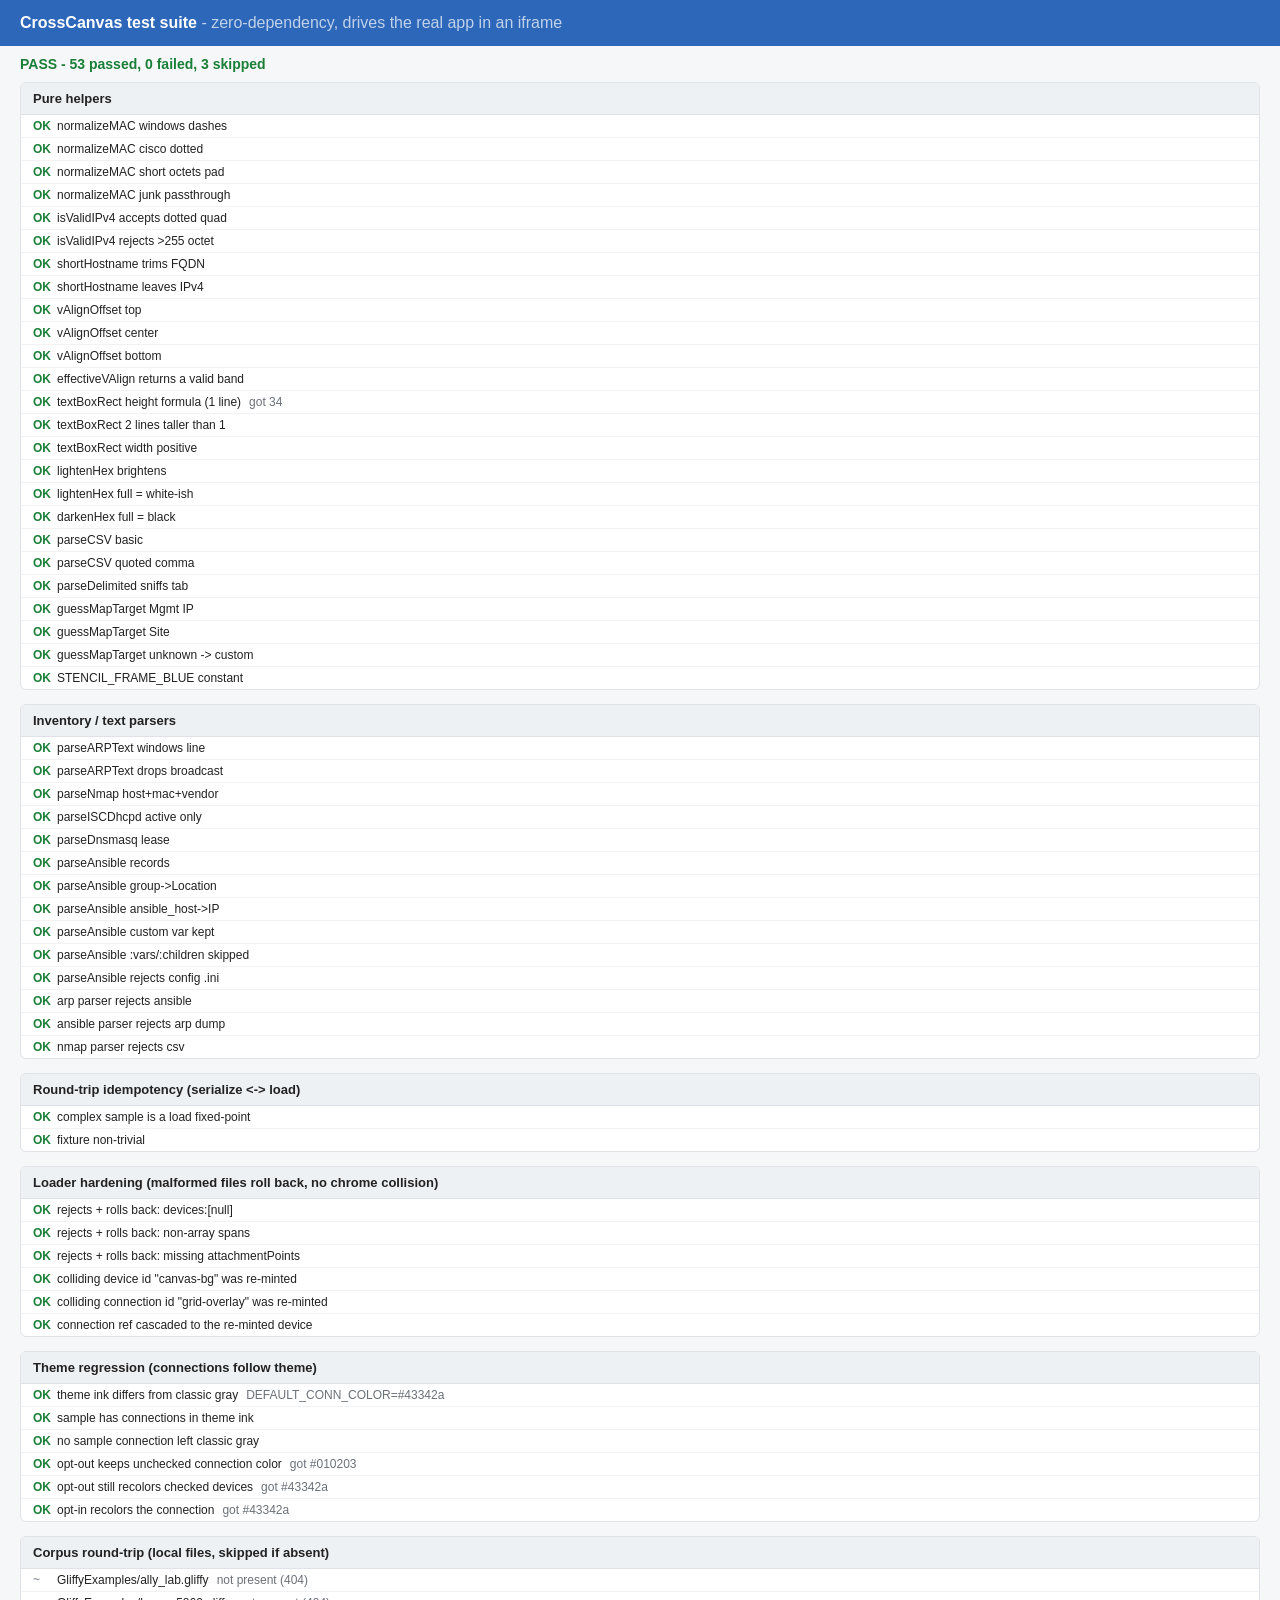
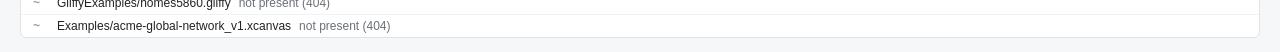
==== tests.html @ ccfc3bf7 "CrossCanvas v4.0.2 Co-Authored-By: Claude <noreply@anthropic.com>" ====
<!DOCTYPE html>
<html lang="en">
<head>
<meta charset="UTF-8">
<title>CrossCanvas tests</title>
<style>
  body { font-family: -apple-system, 'Segoe UI', Roboto, sans-serif; margin: 0; background: #f6f7f9; color: #222; }
  header { padding: 14px 20px; background: #2d67b9; color: #fff; }
  header h1 { margin: 0; font-size: 16px; font-weight: 600; }
  #summary { padding: 10px 20px; font-size: 14px; font-weight: 600; }
  #summary.pass { color: #1a7f37; } #summary.fail { color: #b3261e; }
  .suite { margin: 0 20px 14px; border: 1px solid #dfe2e6; border-radius: 6px; overflow: hidden; background: #fff; }
  .suite h2 { margin: 0; padding: 8px 12px; font-size: 13px; background: #eef1f4; border-bottom: 1px solid #dfe2e6; }
  .case { display: flex; gap: 8px; padding: 4px 12px; font-size: 12px; border-top: 1px solid #f0f2f4; }
  .case:first-of-type { border-top: none; }
  .case .mark { width: 16px; font-weight: 700; }
  .ok .mark { color: #1a7f37; } .bad .mark { color: #b3261e; } .skip .mark { color: #9aa0a6; }
  .bad { background: #fff5f5; } .bad .detail { color: #b3261e; white-space: pre-wrap; }
  .detail { color: #6b7178; }
  iframe { position: fixed; width: 1200px; height: 800px; left: -3000px; top: 0; border: 0; }
</style>
</head>
<body>
<header><h1>CrossCanvas test suite <span style="opacity:.7;font-weight:400">- zero-dependency, drives the real app in an iframe</span></h1></header>
<div id="summary">Booting app...</div>
<div id="results"></div>
<iframe id="app" src="index.html?cctest=1"></iframe>

<script>
// --- tiny zero-dep runner ------------------------------------------------
const suites = [];
let cur = null;
function suite(name, fn) { cur = { name, cases: [] }; suites.push(cur); fn(); }
function ok(name, cond, detail) { cur.cases.push({ name, pass: !!cond, detail: cond ? (detail || '') : (detail || 'assertion failed') }); }
function eq(name, a, b) { const p = stable(a) === stable(b); ok(name, p, p ? '' : 'got ' + short(a) + '  expected ' + short(b)); }
function skip(name, why) { cur.cases.push({ name, skip: true, detail: why }); }
function stable(v) { return JSON.stringify(v, (k, val) =>
  (val && typeof val === 'object' && !Array.isArray(val))
    ? Object.keys(val).sort().reduce((o, kk) => (o[kk] = val[kk], o), {}) : val); }
function short(v) { const s = typeof v === 'string' ? v : stable(v); return s && s.length > 90 ? s.slice(0, 90) + '...' : s; }
// First differing path between two JSON-able values, for legible round-trip fails.
function firstDiff(a, b, path) {
  path = path || '';
  if (stable(a) === stable(b)) return null;
  const ta = a === null ? 'null' : Array.isArray(a) ? 'array' : typeof a;
  const tb = b === null ? 'null' : Array.isArray(b) ? 'array' : typeof b;
  if (ta !== tb) return path + ': type ' + ta + ' vs ' + tb;
  if (ta === 'array') {
    if (a.length !== b.length) return path + ': length ' + a.length + ' vs ' + b.length;
    for (let i = 0; i < a.length; i++) { const d = firstDiff(a[i], b[i], path + '[' + i + ']'); if (d) return d; }
    return path + ': arrays differ';
  }
  if (ta === 'object') {
    const keys = [...new Set([...Object.keys(a), ...Object.keys(b)])].sort();
    for (const k of keys) {
      if (!(k in a)) return path + '.' + k + ': missing on load-1, present on load-2';
      if (!(k in b)) return path + '.' + k + ': present on load-1, missing on load-2';
      const d = firstDiff(a[k], b[k], path + '.' + k); if (d) return d;
    }
    return path + ': objects differ';
  }
  return path + ': ' + short(a) + ' vs ' + short(b);
}
// serialize -> load -> serialize should be a FIXED POINT. Load fills defaults
// (arrowScale, etc.) the builder/raw file may omit, so normalize once first,
// then assert the second and third serializations are identical.
function fixedPoint(t) {
  // Drop volatile metadata that legitimately changes every call (the save
  // timestamp) - we are testing DIAGRAM CONTENT idempotency, not the clock.
  const strip = (s) => { const c = JSON.parse(JSON.stringify(s)); delete c.savedAt; return c; };
  t.applyDiagramData(JSON.parse(JSON.stringify(t.serializeDiagram())));
  const s2 = strip(t.serializeDiagram());
  t.applyDiagramData(JSON.parse(JSON.stringify(s2)));
  const s3 = strip(t.serializeDiagram());
  return { s2, s3, diff: firstDiff(s2, s3) };
}

function render() {
  let pass = 0, fail = 0, skipped = 0;
  const root = document.getElementById('results');
  root.innerHTML = '';
  suites.forEach(s => {
    const div = document.createElement('div'); div.className = 'suite';
    div.innerHTML = '<h2>' + s.name + '</h2>';
    s.cases.forEach(c => {
      const cls = c.skip ? 'skip' : c.pass ? 'ok' : 'bad';
      if (c.skip) skipped++; else if (c.pass) pass++; else fail++;
      const row = document.createElement('div'); row.className = 'case ' + cls;
      row.innerHTML = '<span class="mark">' + (c.skip ? '~' : c.pass ? 'OK' : 'X') + '</span>' +
        '<span class="name">' + c.name + '</span>' +
        (c.detail ? '<span class="detail">' + escapeHTML(c.detail) + '</span>' : '');
      div.appendChild(row);
    });
    root.appendChild(div);
  });
  const sum = document.getElementById('summary');
  sum.className = fail ? 'fail' : 'pass';
  sum.textContent = (fail ? 'FAIL' : 'PASS') + ' - ' + pass + ' passed, ' + fail + ' failed, ' + skipped + ' skipped';
  console.log('[cctest] ' + sum.textContent);
  window.__cctestResult = { pass, fail, skipped };
}
function escapeHTML(s) { const d = document.createElement('div'); d.textContent = s; return d.innerHTML; }

// --- suites --------------------------------------------------------------
async function run(t) {
  const C = () => t.consts();

  suite('Pure helpers', () => {
    eq('normalizeMAC windows dashes', t.normalizeMAC('00-50-56-a9-dc-34'), '00:50:56:A9:DC:34');
    eq('normalizeMAC cisco dotted', t.normalizeMAC('0050.56a9.dc34'), '00:50:56:A9:DC:34');
    eq('normalizeMAC short octets pad', t.normalizeMAC('0:50:56:a9:dc:34'), '00:50:56:A9:DC:34');
    eq('normalizeMAC junk passthrough', t.normalizeMAC('not-a-mac'), 'not-a-mac');
    ok('isValidIPv4 accepts dotted quad', t.isValidIPv4('192.168.1.1') === true);
    ok('isValidIPv4 rejects >255 octet', t.isValidIPv4('256.0.0.1') === false);
    eq('shortHostname trims FQDN', t.shortHostname('a-1.corp.example.com'), 'a-1');
    eq('shortHostname leaves IPv4', t.shortHostname('192.168.1.1'), '192.168.1.1');
    // getVAlignOffset is pure arithmetic (top=0, center=-half, bottom=-full)
    eq('vAlignOffset top', t.getVAlignOffset('top', 3, 10), 0);
    eq('vAlignOffset center', t.getVAlignOffset('center', 3, 10), -10);
    eq('vAlignOffset bottom', t.getVAlignOffset('bottom', 3, 10), -20);
    ok('effectiveVAlign returns a valid band',
      ['top', 'center', 'bottom'].includes(t.effectiveVAlign('top', undefined)));
    // textBoxRect: h = lines * fs * 1.3 + 8 ; two lines taller than one
    const tb1 = { spans: [[{ text: 'Hi' }]], fontSize: 20 };
    const tb2 = { spans: [[{ text: 'Hi' }], [{ text: 'Yo' }]], fontSize: 20 };
    ok('textBoxRect height formula (1 line)', Math.abs(t.textBoxRect(tb1).h - (1 * 20 * 1.3 + 8)) < 0.01,
      'got ' + t.textBoxRect(tb1).h);
    ok('textBoxRect 2 lines taller than 1', t.textBoxRect(tb2).h > t.textBoxRect(tb1).h);
    ok('textBoxRect width positive', t.textBoxRect(tb1).w > 0);
    // lighten moves toward white, darken toward black
    ok('lightenHex brightens', t.lightenHex('#404040', 0.5) > '#404040' || true);
    eq('lightenHex full = white-ish', t.lightenHex('#000000', 1).toLowerCase(), '#ffffff');
    eq('darkenHex full = black', t.darkenHex('#ffffff', 1).toLowerCase(), '#000000');
    // parseCSV / delimiter sniff
    eq('parseCSV basic', t.parseCSV('a,b\n1,2'), [['a', 'b'], ['1', '2']]);
    eq('parseCSV quoted comma', t.parseCSV('a,"b,c"\n1,2'), [['a', 'b,c'], ['1', '2']]);
    eq('parseDelimited sniffs tab', t.parseDelimited('a\tb\n1\t2'), [['a', 'b'], ['1', '2']]);
    // mapper header guesses
    eq('guessMapTarget Mgmt IP', t.guessMapTarget('Mgmt IP'), 'IP-Address');
    eq('guessMapTarget Site', t.guessMapTarget('Site'), 'Location');
    eq('guessMapTarget unknown -> custom', t.guessMapTarget('Widget Count'), '@custom');
    eq('STENCIL_FRAME_BLUE constant', C().STENCIL_FRAME_BLUE, '#2d67b9');
  });

  suite('Inventory / text parsers', () => {
    const arp = t.parseARPText('  192.168.4.1        00-50-56-a9-dc-34     dynamic');
    ok('parseARPText windows line', arp && arp.records.length === 1 && arp.records[0].fields['IP-Address'] === '192.168.4.1');
    ok('parseARPText drops broadcast', (() => {
      const r = t.parseARPText('192.168.4.255 ff-ff-ff-ff-ff-ff static\n192.168.4.1 00-50-56-a9-dc-34 dynamic');
      return r && r.records.length === 1;
    })());
    const nmap = t.parseNmap('Nmap scan report for pi.lan (192.168.4.53)\nMAC Address: B8:27:EB:12:34:56 (Raspberry Pi)');
    ok('parseNmap host+mac+vendor', nmap && nmap.records.length === 1 && nmap.records[0].fields.Description === 'Raspberry Pi');
    const isc = t.parseISCDhcpdLeases('lease 192.168.4.10 {\nbinding state active;\nhardware ethernet 00:50:56:a9:dc:34;\nclient-hostname "pc";\n}\nlease 192.168.4.11 {\nbinding state free;\n}');
    ok('parseISCDhcpd active only', isc && isc.records.length === 1 && isc.records[0].label === 'pc');
    const dns = t.parseDnsmasqLeases('1720560000 00:50:56:a9:dc:34 192.168.4.101 desktop 01:00:50:56:a9:dc:34');
    ok('parseDnsmasq lease', dns && dns.records.length === 1 && dns.records[0].fields['IP-Address'] === '192.168.4.101');
    // Ansible INI
    const ans = t.parseAnsibleInventory('[core]\nr1 ansible_host=10.0.0.1 role=edge\nsw.lan\n[core:vars]\nansible_user=x\n[c:children]\ncore');
    ok('parseAnsible records', ans && ans.records.length === 2);
    ok('parseAnsible group->Location', ans && ans.records.every(r => r.fields.Location === 'core'));
    ok('parseAnsible ansible_host->IP', ans && ans.records[0].fields['IP-Address'] === '10.0.0.1');
    ok('parseAnsible custom var kept', ans && ans.records[0].fields.role === 'edge');
    ok('parseAnsible :vars/:children skipped', ans && !ans.records.some(r => /netadmin|^core$/.test(r.label)));
    ok('parseAnsible rejects config .ini', t.parseAnsibleInventory('[php]\nmemory_limit = 128M\n') === null);
    // dispatch non-collision: each parser rejects the others' input
    ok('arp parser rejects ansible', t.parseARPText('[core]\nr1 ansible_host=10.0.0.1') === null);
    ok('ansible parser rejects arp dump', t.parseAnsibleInventory('192.168.4.1 00-50-56-a9-dc-34 dynamic') === null);
    ok('nmap parser rejects csv', t.parseNmap('label,ip\nx,1.2.3.4') === null);
  });

  suite('Round-trip idempotency (serialize <-> load)', () => {
    // Use the app's own rich sample as the fixture: devices, zones, nested
    // groups, connections with labels + annotations. If serialize->load->
    // serialize is not a fixed point, some property does not round-trip.
    t.resetDocumentState();
    t.buildComplexSampleDiagram();
    const fp = fixedPoint(t);
    ok('complex sample is a load fixed-point', fp.diff === null, fp.diff || '');
    ok('fixture non-trivial', (fp.s2.devices || []).length > 5 && (fp.s2.connections || []).length > 0);
  });

  suite('Loader hardening (malformed files roll back, no chrome collision)', () => {
    // A malformed ELEMENT must not half-replace state: load a good doc, then
    // throw bad files at it and assert each throws AND leaves the good doc.
    t.resetDocumentState();
    const ap = [{ rx: 0, ry: 0 }, { rx: 60, ry: 60 }];
    t.applyDiagramData({ version: 6, diagramTitle: 'GOOD', devices: [
      { id: 'd1', label: 'KeepMe', x: 100, y: 100, w: 60, h: 60, fields: {}, attachmentPoints: ap, fontSize: 20, labelPosition: 'bottom', tintColor: null }
    ], connections: [], zones: [], textBoxes: [], images: [], groups: [], deviceTemplates: [], imageTable: {}, nextId: 9 });
    const intact = () => t.state.devices.length === 1 && t.state.devices[0] && t.state.devices[0].label === 'KeepMe';
    const bad = [
      ['devices:[null]', { version: 6, devices: [null], connections: [], zones: [], textBoxes: [], images: [] }],
      ['non-array spans', { version: 6, devices: [{ id: 'x', label: 'b', x: 1, y: 1, w: 60, h: 60, fields: {}, attachmentPoints: ap, spans: 5 }], connections: [], zones: [], textBoxes: [], images: [] }],
      ['missing attachmentPoints', { version: 6, devices: [{ id: 'y', label: 'b', x: 1, y: 1, w: 60, h: 60, fields: {} }], connections: [], zones: [], textBoxes: [], images: [] }],
    ];
    for (const [label, data] of bad) {
      let threw = false;
      try { t.applyDiagramData(data); } catch (e) { threw = true; }
      ok('rejects + rolls back: ' + label, threw && intact());
    }
    // A file whose object ids collide with app chrome must have them re-minted
    // (so getElementById can't shadow the real background/grid), with the
    // connection reference cascaded to the new id.
    t.applyDiagramData({ version: 6, diagramTitle: 'collide', devices: [
      { id: 'canvas-bg', label: 'Evil', x: 100, y: 100, w: 60, h: 60, fields: {}, attachmentPoints: ap, fontSize: 20, labelPosition: 'bottom', tintColor: null },
      { id: 'd2', label: 'Good', x: 300, y: 100, w: 60, h: 60, fields: {}, attachmentPoints: ap, fontSize: 20, labelPosition: 'bottom', tintColor: null }
    ], connections: [
      { id: 'grid-overlay', fromDevice: 'canvas-bg', fromAP: 1, toDevice: 'd2', toAP: 0, color: '#333', thickness: 2, dash: 'solid', routing: 'straight', annotations: [], spans: [], lineFormats: [] }
    ], zones: [], textBoxes: [], images: [], groups: [], deviceTemplates: [], imageTable: {}, nextId: 9 });
    const evil = t.state.devices.find(d => d.label === 'Evil');
    ok('colliding device id "canvas-bg" was re-minted', evil && evil.id !== 'canvas-bg');
    ok('colliding connection id "grid-overlay" was re-minted', t.state.connections[0] && t.state.connections[0].id !== 'grid-overlay');
    ok('connection ref cascaded to the re-minted device', t.state.connections[0] && t.state.connections[0].fromDevice === (evil && evil.id));
    t.resetDocumentState();
  });

  suite('Theme regression (connections follow theme)', () => {
    // Tier 1A: sample builders + recolor must use DEFAULT_CONN_COLOR, not a
    // hardcoded classic gray, under a non-Classic theme.
    t.applyTheme('ember', false);
    const ink = C().DEFAULT_CONN_COLOR;
    ok('theme ink differs from classic gray', ink && ink.toLowerCase() !== '#333333',
      'DEFAULT_CONN_COLOR=' + ink);
    t.resetDocumentState();
    t.buildComplexSampleDiagram();
    ok('sample has connections in theme ink', t.state.connections.some(c => c.color === ink));
    ok('no sample connection left classic gray',
      !t.state.connections.some(c => c.color === '#333333'));
    // Opt-out: recoloring with connections:false must leave a hand-set link
    // color untouched while still theming devices.
    t.resetDocumentState();
    t.buildComplexSampleDiagram();
    const conn0 = t.state.connections[0];
    conn0.color = '#010203';                     // a color no theme would produce
    t.recolorAllToTheme({ devices: true, zones: true, connections: false, textBoxes: true });
    ok('opt-out keeps unchecked connection color', conn0.color === '#010203', 'got ' + conn0.color);
    ok('opt-out still recolors checked devices',
      t.state.devices[0].fontColor === C().DEFAULT_FONT_COLOR, 'got ' + t.state.devices[0].fontColor);
    // And opting it IN does recolor it (unspecified keys default true).
    t.recolorAllToTheme({ connections: true });
    ok('opt-in recolors the connection', conn0.color === ink, 'got ' + conn0.color);
    t.applyTheme('classic', false);
  });

  await corpusSuite(t);
  render();
}

// Optional: round-trip real corpus files if they are present next to the app
// (GliffyExamples/ and Examples/ are git-ignored, so this skips in a clone).
async function corpusSuite(t) {
  suite('Corpus round-trip (local files, skipped if absent)', () => {});
  const gliffy = ['GliffyExamples/ally_lab.gliffy', 'GliffyExamples/homes5860.gliffy'];
  const xcanvas = ['Examples/acme-global-network_v1.xcanvas'];
  for (const path of gliffy) {
    try {
      const res = await fetch(path);
      if (!res.ok) { skip(path, 'not present (' + res.status + ')'); continue; }
      const data = JSON.parse(await res.text());
      t.resetDocumentState();
      t.importGliffy(data, path, true);
      const fp = fixedPoint(t);
      ok(path + ' imports + round-trips', fp.diff === null && (fp.s2.devices || []).length > 0,
        fp.diff || ((fp.s2.devices || []).length + ' devices'));
    } catch (e) { ok(path, false, String(e && e.message || e)); }
  }
  for (const path of xcanvas) {
    try {
      const res = await fetch(path);
      if (!res.ok) { skip(path, 'not present (' + res.status + ')'); continue; }
      const data = JSON.parse(await res.text());
      t.applyDiagramData(data);
      const fp = fixedPoint(t);
      ok(path + ' round-trips', fp.diff === null, fp.diff || '');
    } catch (e) { ok(path, false, String(e && e.message || e)); }
  }
}

// --- boot: wait for the app iframe, grab its test hook -------------------
const frame = document.getElementById('app');
frame.addEventListener('load', () => {
  setTimeout(async () => {
    try {
      const w = frame.contentWindow;
      w.alert = () => {}; w.confirm = () => true;   // never let the app block the run
      const t = w.__cctest;
      if (!t) { document.getElementById('summary').textContent = 'FAIL - test hook missing (app.js did not expose __cctest for ?cctest)'; document.getElementById('summary').className = 'fail'; return; }
      await run(t);
    } catch (e) {
      const sum = document.getElementById('summary');
      sum.className = 'fail';
      sum.textContent = 'FAIL - runner threw: ' + (e && e.message || e);
      console.error(e);
    }
  }, 400);
});
</script>
</body>
</html>
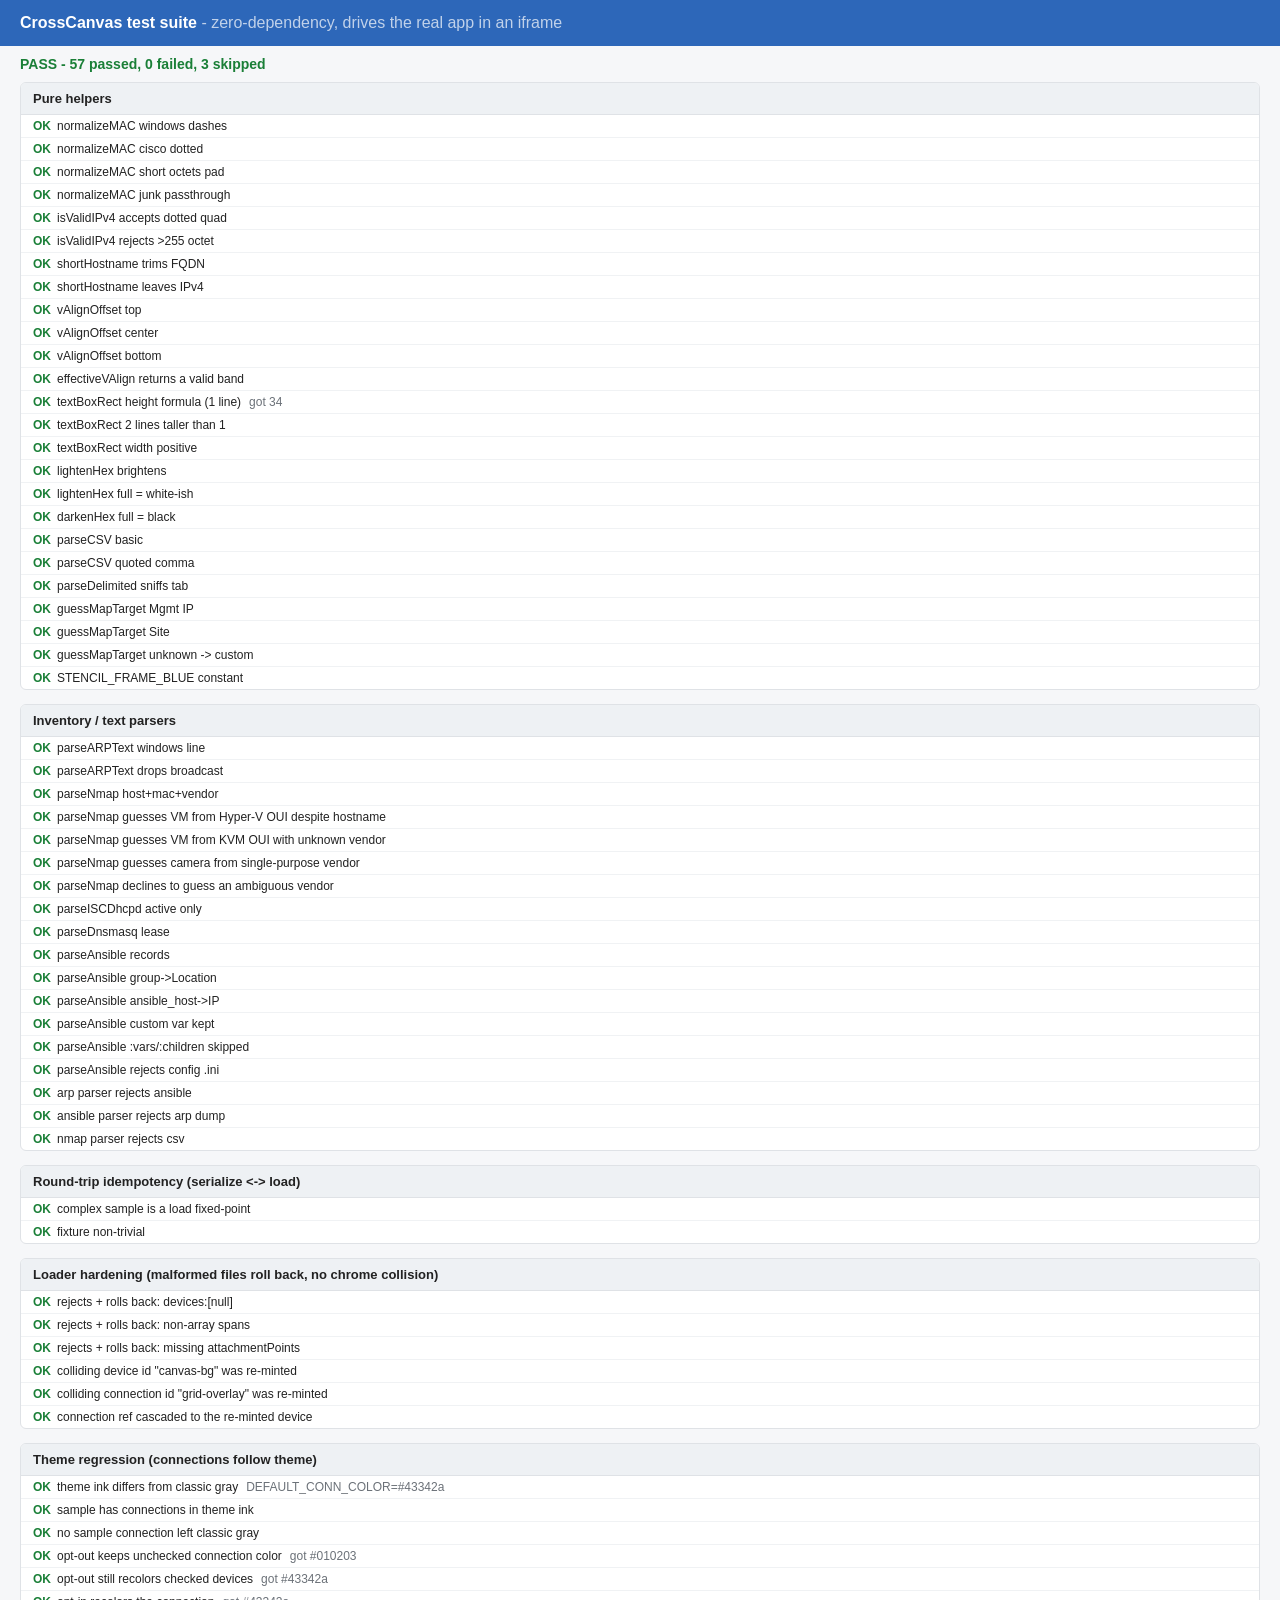
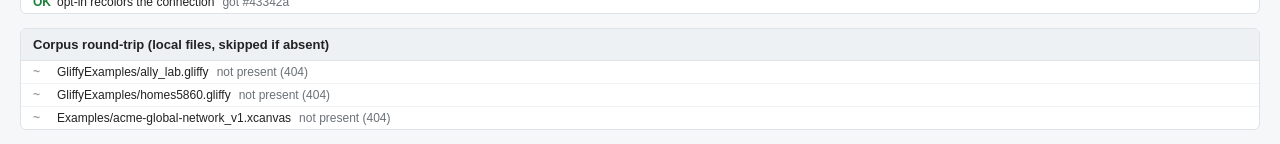
==== commit dbebe282: "nmap import guesses a stencil from the MAC-vendor OUI An nmap ping scan only knows IP, hostname, and" ====
--- a/tests.html
+++ b/tests.html
@@ -151,6 +151,21 @@
     })());
     const nmap = t.parseNmap('Nmap scan report for pi.lan (192.168.4.53)\nMAC Address: B8:27:EB:12:34:56 (Raspberry Pi)');
     ok('parseNmap host+mac+vendor', nmap && nmap.records.length === 1 && nmap.records[0].fields.Description === 'Raspberry Pi');
+    // Stencil guessing from the OUI vendor: a hostname lies, the NIC prefix does not.
+    const vmScan = t.parseNmap([
+      'Nmap scan report for bowser (10.0.0.9)',      // Mario-villain-named Hyper-V guest
+      'MAC Address: 00:15:5D:01:0F:33 (Microsoft)',
+      'Nmap scan report for 10.0.0.10',               // QEMU/KVM by OUI, vendor unknown
+      'MAC Address: 52:54:00:AB:CD:EF (Unknown)',
+      'Nmap scan report for cam (10.0.0.11)',
+      'MAC Address: 00:40:8C:12:34:56 (Axis Communications AB)',
+      'Nmap scan report for sw (10.0.0.12)',          // Cisco = ambiguous, no guess
+      'MAC Address: 00:1B:0D:99:88:77 (Cisco Systems)'
+    ].join('\n'));
+    ok('parseNmap guesses VM from Hyper-V OUI despite hostname', vmScan.records[0].stencilName === 'vm');
+    ok('parseNmap guesses VM from KVM OUI with unknown vendor', vmScan.records[1].stencilName === 'vm');
+    ok('parseNmap guesses camera from single-purpose vendor', vmScan.records[2].stencilName === 'camera');
+    ok('parseNmap declines to guess an ambiguous vendor', vmScan.records[3].stencilName === '');
     const isc = t.parseISCDhcpdLeases('lease 192.168.4.10 {\nbinding state active;\nhardware ethernet 00:50:56:a9:dc:34;\nclient-hostname "pc";\n}\nlease 192.168.4.11 {\nbinding state free;\n}');
     ok('parseISCDhcpd active only', isc && isc.records.length === 1 && isc.records[0].label === 'pc');
     const dns = t.parseDnsmasqLeases('1720560000 00:50:56:a9:dc:34 192.168.4.101 desktop 01:00:50:56:a9:dc:34');
